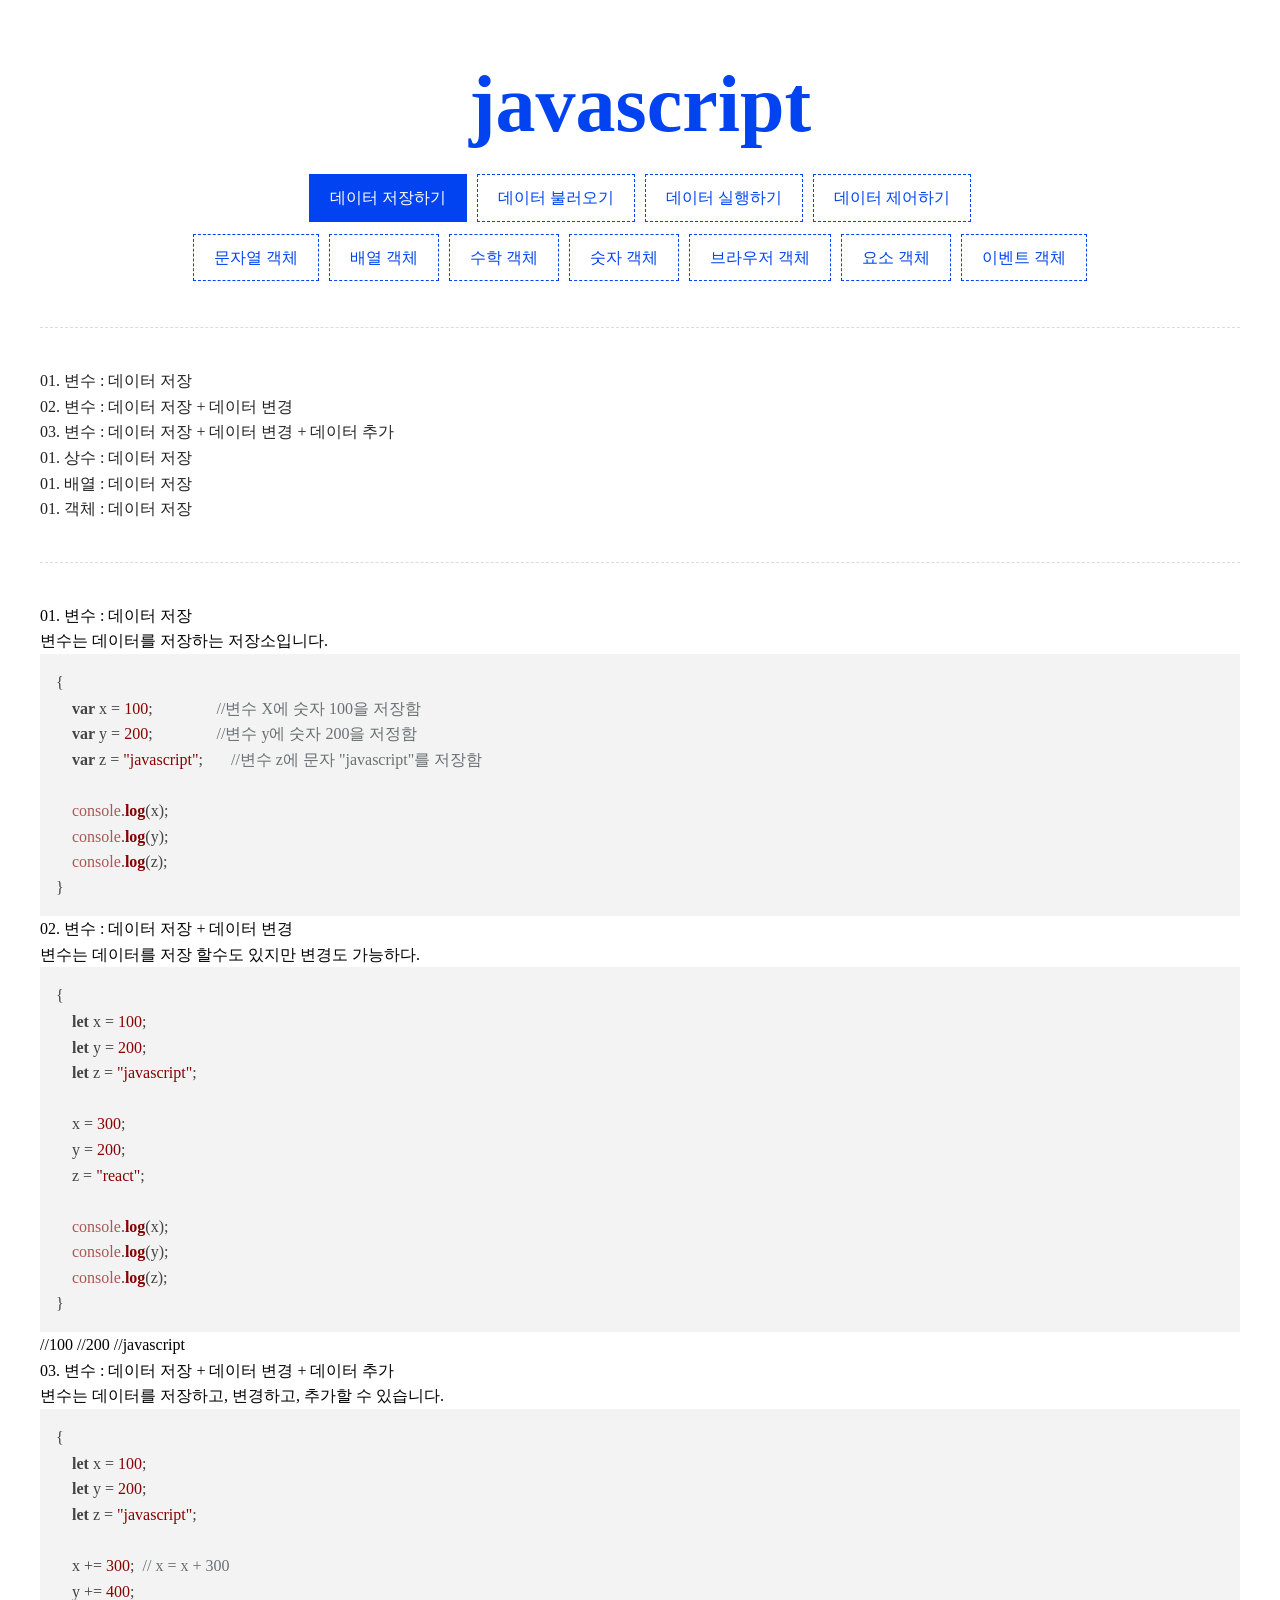
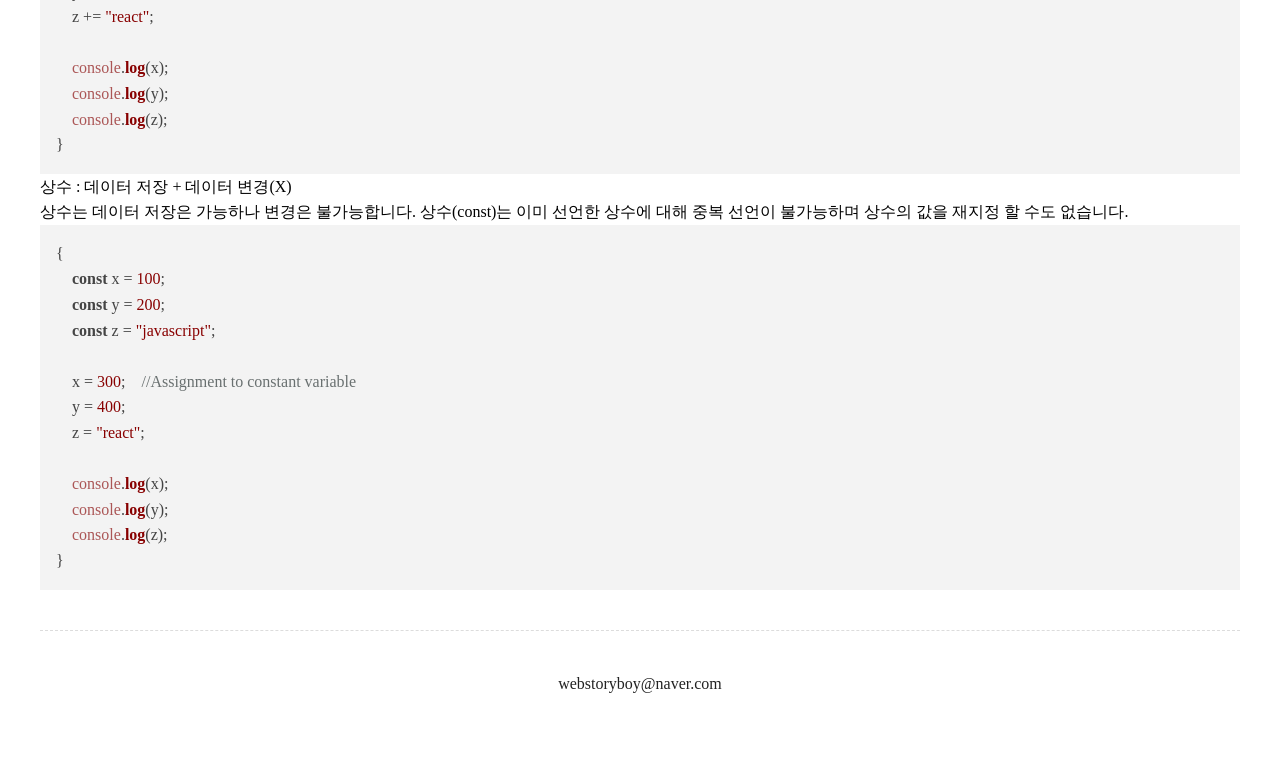
==== javascript/javascript01.html @ 41814d91 "2023.02.16" ====
<!DOCTYPE html>
<html lang="ko">
<head>
    <meta charset="UTF-8">
    <meta http-equiv="X-UA-Compatible" content="IE=edge">
    <meta name="viewport" content="width=device-width, initial-scale=1.0">
    <title>Javascript : 데이터 저장하기</title>

    <link rel="stylesheet" href="assets/css/style.css">
    <link rel="stylesheet" href="assets/css/default.min.css">

    <link rel="shortcut icon" href="assets/ico/javascript.ico">
    <link rel="apple-touch-icon" sizes="180x180" href="assets/ico/javascript192x192.png">
    <link rel="icon" type="image/png" sizes="192x192"  href="assets/ico/javascript192x192.png">
</head>
<body>
    <header id="header">
        <h1><a href="index.html">javascript</a></h1>
        <nav>
            <ul>
                <li class="active"><a href="javascript01.html">데이터 저장하기</a></li>
                <li><a href="javascript02.html">데이터 불러오기</a></li>
                <li><a href="javascript03.html">데이터 실행하기</a></li>
                <li><a href="javascript04.html">데이터 제어하기</a></li>
            </ul>
            <ul>
                <li><a href="javascript05.html">문자열 객체</a></li>
                <li><a href="javascript06.html">배열 객체</a></li>
                <li><a href="javascript07.html">수학 객체</a></li>
                <li><a href="javascript08.html">숫자 객체</a></li>
                <li><a href="javascript09.html">브라우저 객체</a></li>
                <li><a href="javascript10.html">요소 객체</a></li>
                <li><a href="javascript11.html">이벤트 객체</a></li>
            </ul>
        </nav>
    </header>
    <!-- //header -->
    
    <main id="main">
        <div class="container">
            <div class="main__menu">
                <ul>
                    <li><a href="#">01. 변수 : 데이터 저장</a></li>
                    <li><a href="#">02. 변수 : 데이터 저장 + 데이터 변경</a></li>
                    <li><a href="#">03. 변수 : 데이터 저장 + 데이터 변경 + 데이터 추가</a></li>

                    <li><a href="#">01. 상수 : 데이터 저장</a></li>
                    <li><a href="#">01. 배열 : 데이터 저장</a></li>
                    <li><a href="#">01. 객체 : 데이터 저장</a></li>
                </ul>
            </div>
            <div class="main__sample">
                <div id="sample01" class="sample">
                    <h3>01. 변수 : 데이터 저장</h3>
                    <p>변수는 데이터를 저장하는 저장소입니다.</p>
                    <div class="script">
<pre><code class="language-js">{
    var x = 100;                //변수 X에 숫자 100을 저장함
    var y = 200;                //변수 y에 숫자 200을 저정함
    var z = "javascript";       //변수 z에 문자 "javascript"를 저장함

    console.log(x);
    console.log(y);
    console.log(z);
}
</code></pre>
                    </div>
                    <div class="result"></div>
                </div>
                <!-- //sample01 -->
                <div id="sample02" class="sample">
                    <h3>02. 변수 : 데이터 저장 + 데이터 변경</h3>
                    <p>변수는 데이터를 저장 할수도 있지만 변경도 가능하다.</p>
                    <div class="script">
<pre><code>{
    let x = 100;
    let y = 200;
    let z = "javascript";

    x = 300;
    y = 200;
    z = "react";

    console.log(x);
    console.log(y);
    console.log(z);    
}
</code></pre>
                    </div>
                    <div class="result">
                        //100
                        //200
                        //javascript
                    </div>
                </div>
                <!-- //sample02 -->
                <div id="sample03" class="sample">
                    <h3>03. 변수 : 데이터 저장 + 데이터 변경 + 데이터 추가</h3>
                    <p>변수는 데이터를 저장하고, 변경하고, 추가할 수 있습니다.</p>
                    <div class="script">
<pre><code>{
    let x = 100;
    let y = 200;
    let z = "javascript";

    x += 300;  // x = x + 300
    y += 400; 
    z += "react";

    console.log(x);
    console.log(y);
    console.log(z);
}    
</code></pre>
                    </div>
                    <div class="result"></div>
                </div>
                <!-- //sample03 -->

                <div id="sample04" class="sample">
                    <h3>상수 : 데이터 저장 + 데이터 변경(X)</h3>
                    <p>상수는 데이터 저장은 가능하나 변경은 불가능합니다. 상수(const)는 이미 선언한 상수에 대해 중복 선언이 불가능하며 상수의 값을 재지정 할 수도 없습니다.</p>
                    <div class="script">
<pre><code>{
    const x = 100;
    const y = 200;
    const z = "javascript";

    x = 300;    //Assignment to constant variable
    y = 400;
    z = "react";

    console.log(x);
    console.log(y);
    console.log(z);
}    
</code></pre>
                    </div>
                    <div class="result"></div>
                </div>
                <!-- //sample04 -->
                
                <div id="sample05" class="sample"></div>
                <div id="sample06" class="sample"></div>
                <div id="sample07" class="sample"></div>
                <div id="sample08" class="sample"></div>
                <div id="sample09" class="sample"></div>
                <div id="sample10" class="sample"></div>
            </div>
        </div>
    </main>
    <!-- //main -->

    <footer id="footer">
        <a href="mailto:webstoryboy@naver.com">webstoryboy@naver.com</a>
    </footer>
    <!-- //footer -->

    <script src="assets/js/highlight.min.js"></script>
    <script>hljs.highlightAll();</script>
    <script>
        // 01. 변수 : 데이터 저장 
        {
            var x = 100;                //변수 X에 숫자 100을 저장함
            var y = 200;                //변수 y에 숫자 200을 저정함
            var z = "javascript";       //변수 z에 문자 "javascript"를 저장함

            // console.log(x);
            // console.log(y);
            // console.log(z);
        }

        // 02. 변수 : 데이터 저장 + 데이터 변경
        {
            let x = 100;
            let y = 200;
            let z = "javascript";

            x = 300;
            y = 200;
            z = "react";

            // console.log(x);
            // console.log(y);
            // console.log(z);
        }

        // 03. 변수 : 데이터 저장 + 데이터 변경 + 데이터 추가
        {
            let x = 100;
            let y = 200;
            let z = "javascript";

            x += 300;  // x = x + 300
            y += 400; 
            z += "react";

            // console.log(x);
            // console.log(y);
            // console.log(z);
        }

        // 00. 상수 : 데이터 저장 + 데이터 변경(X)
        // 상수는 데이터 저장은 가능하나 변경은 불가능합니다.
        // 상수(const)는 이미 선언한 상수에 대해 중복 선언이 불가능하며
        // 상수의 값을 재지정 할 수도 없습니다.
        {
            const x = 100;
            const y = 200;
            const z = "javascript";

            x = 300;    //Assignment to constant variable
            y = 400;
            z = "react";

            // console.log(x);
            // console.log(y);
            // console.log(z);
        }
    </script>
</body>
</html>
---- javascript/assets/css/style.css ----
/* 웹폰트 */
@import url('https://webfontworld.github.io/NexonLv1Gothic/NexonLv1Gothic.css');
        
/* 여백 초기화 */
* {
    margin: 0;
    padding: 0;
    font-size: 16px;
    line-height: 1.6;
    font-family: "NexonLv1Gothic";
}

/* 링크 초기화 */
a {
    text-decoration: none;
    color: #222;
}

/* 제목 초기화 */
h1, h2, h3, h4, h5, h6 {
    font-weight: normal;
}

/* 목록 초기화 */
ul, li, ol {
    list-style: none;
}

/* 전체 영역 */
body {
    padding: 40px;
}

/* 헤더 영역 */
#header {
    text-align: center;
    padding-bottom: 40px;
    border-bottom: 1px dashed #dcdcdc;
}
#header h1 a {
    font-size: 80px;
    font-weight: 800;
    color: #0243f1;
}
#header nav ul li {
    display: inline;
}
#header nav ul li a {
    border: 1px dashed #0243f1;
    color: #0243f1;
    padding: 10px 20px;
    margin: 6px 3px;
    display: inline-block;
    transition: background-color 0.3s, color 0.3s;
}
#header nav ul li a:hover {
    background-color: #0243f1;
    color: #fff;
}
#header nav ul li.active a {
    background-color: #0243f1;
    color: #fff;
}

/* 메인 영역 */
#main {
    padding: 40px 0;
    border-bottom: 1px dashed #dcdcdc;
}
.main__menu {
    padding-bottom: 40px;
    border-bottom: 1px dashed #dcdcdc;
}
.main__sample {
    padding-top: 40px;
}

/* 푸터 영역 */
#footer {
    padding: 40px;
    text-align: center;
}
---- javascript/assets/css/default.min.css ----
/*!
  Theme: Default
  Description: Original highlight.js style
  Author: (c) Ivan Sagalaev <maniac@softwaremaniacs.org>
  Maintainer: @highlightjs/core-team
  Website: https://highlightjs.org/
  License: see project LICENSE
  Touched: 2021
*/pre code.hljs{display:block;overflow-x:auto;padding:1em}code.hljs{padding:3px 5px}.hljs{background:#f3f3f3;color:#444}.hljs-comment{color:#697070}.hljs-punctuation,.hljs-tag{color:#444a}.hljs-tag .hljs-attr,.hljs-tag .hljs-name{color:#444}.hljs-attribute,.hljs-doctag,.hljs-keyword,.hljs-meta .hljs-keyword,.hljs-name,.hljs-selector-tag{font-weight:700}.hljs-deletion,.hljs-number,.hljs-quote,.hljs-selector-class,.hljs-selector-id,.hljs-string,.hljs-template-tag,.hljs-type{color:#800}.hljs-section,.hljs-title{color:#800;font-weight:700}.hljs-link,.hljs-operator,.hljs-regexp,.hljs-selector-attr,.hljs-selector-pseudo,.hljs-symbol,.hljs-template-variable,.hljs-variable{color:#ab5656}.hljs-literal{color:#695}.hljs-addition,.hljs-built_in,.hljs-bullet,.hljs-code{color:#397300}.hljs-meta{color:#1f7199}.hljs-meta .hljs-string{color:#38a}.hljs-emphasis{font-style:italic}.hljs-strong{font-weight:700}
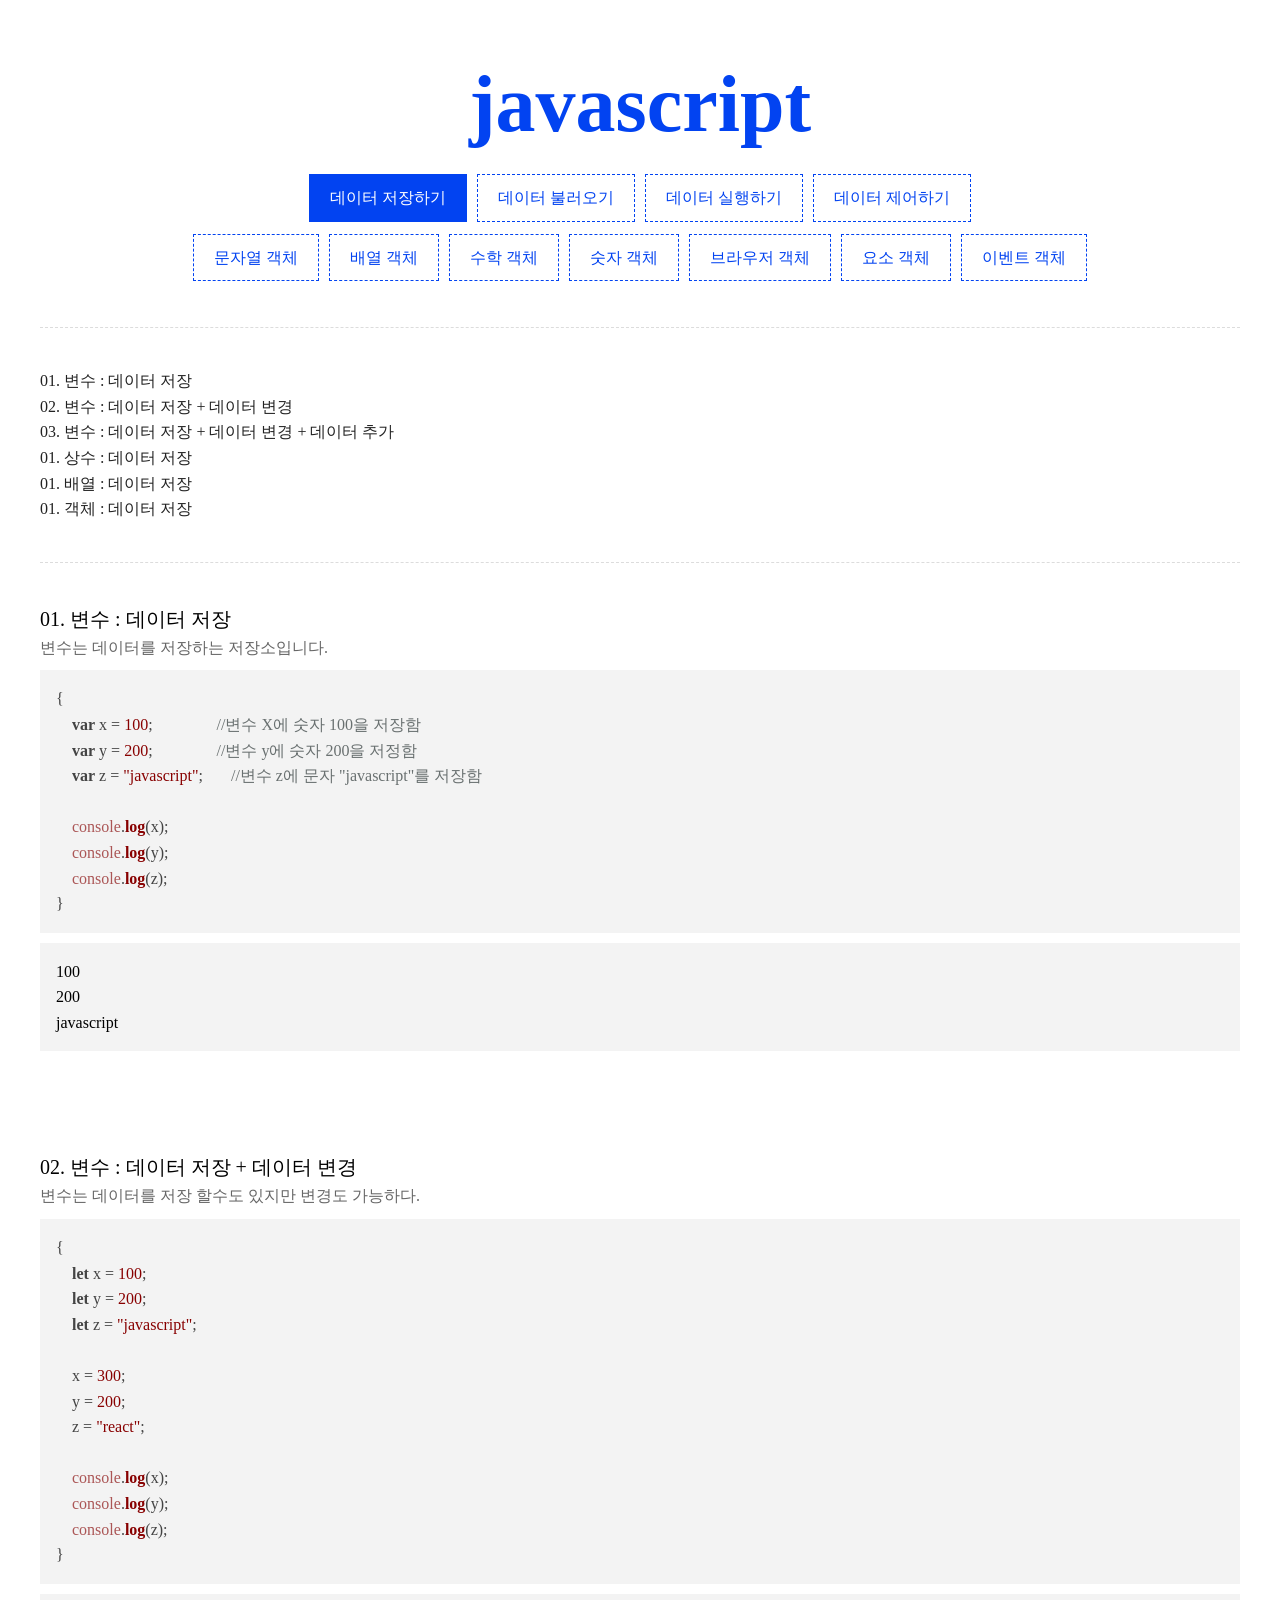
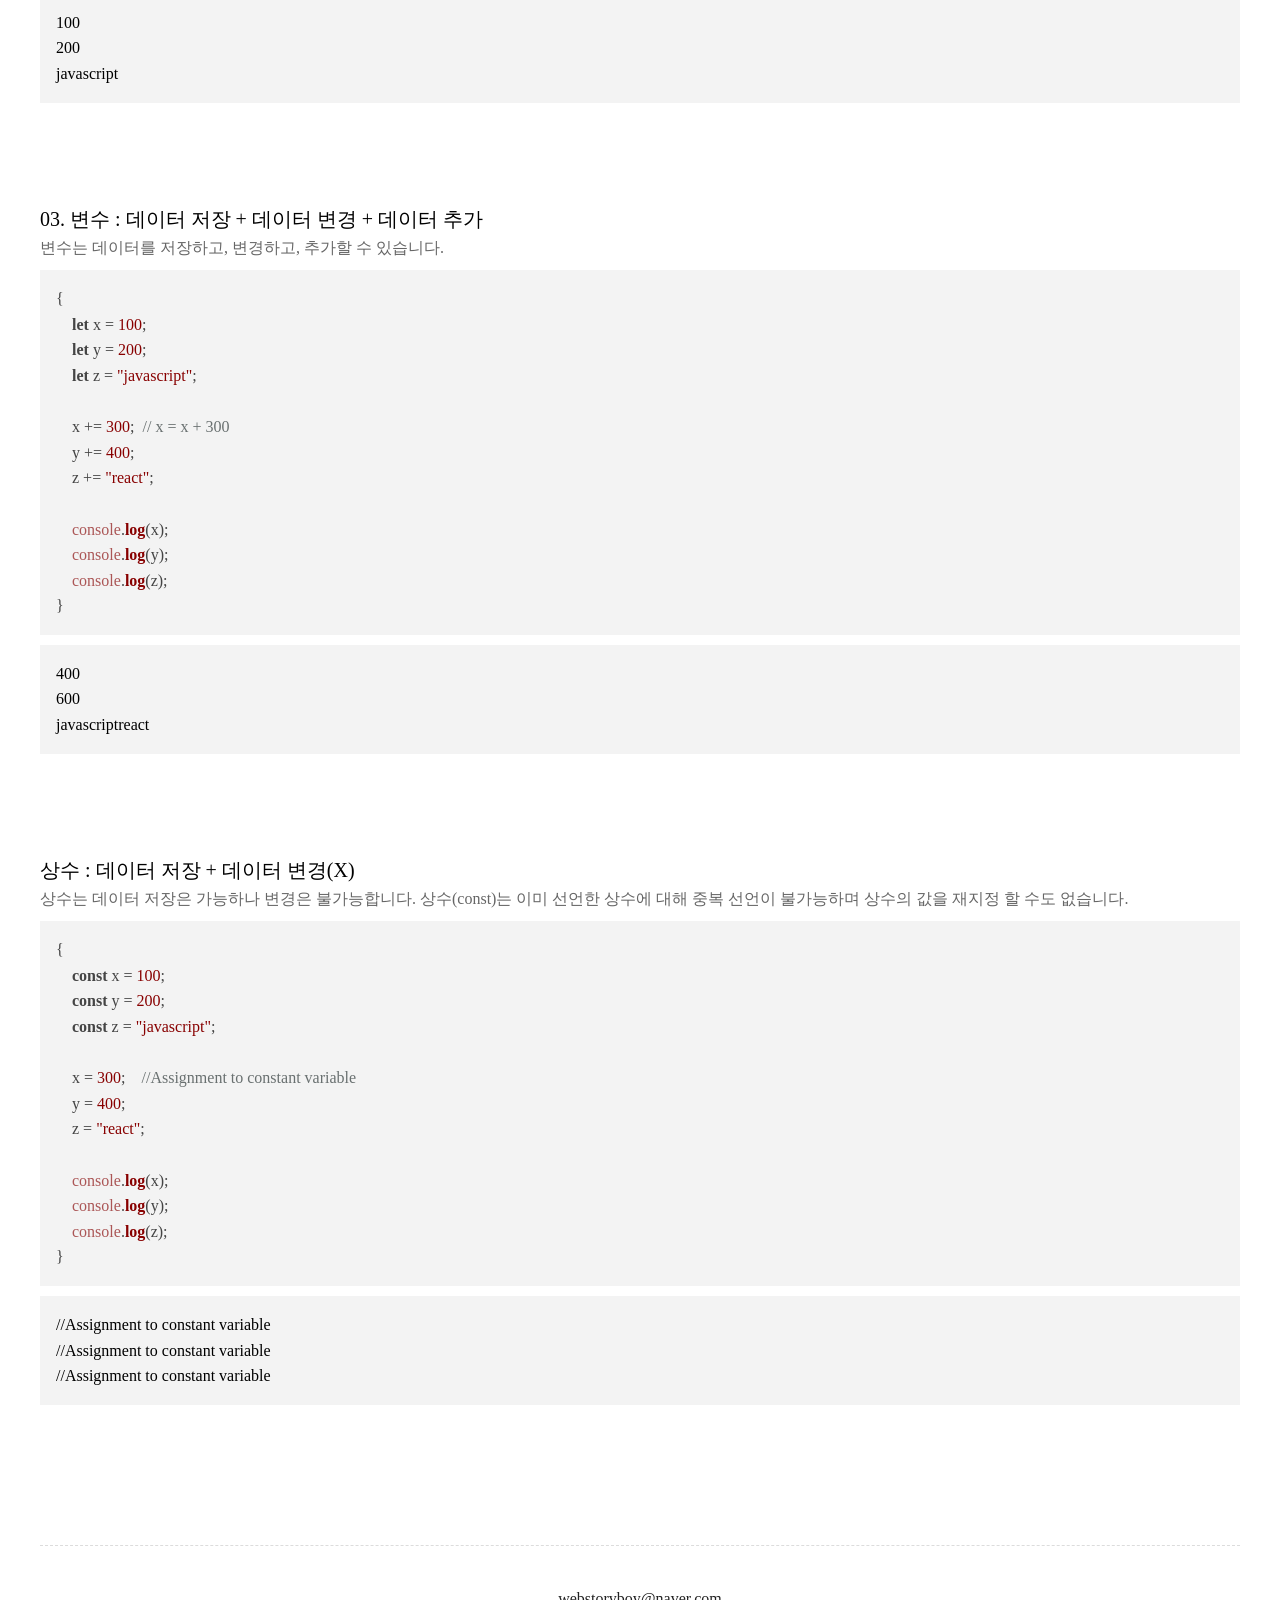
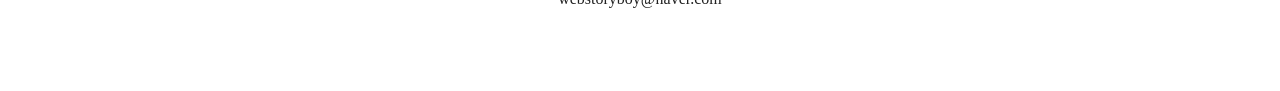
==== commit a024dfd0: "2023.02.17" ====
--- a/javascript/javascript01.html
+++ b/javascript/javascript01.html
@@ -65,14 +65,19 @@
 }
 </code></pre>
                     </div>
-                    <div class="result"></div>
+                    <div class="result">
+                        100<br>
+                        200<br>
+                        javascript
+                    </div>
                 </div>
                 <!-- //sample01 -->
+
                 <div id="sample02" class="sample">
                     <h3>02. 변수 : 데이터 저장 + 데이터 변경</h3>
                     <p>변수는 데이터를 저장 할수도 있지만 변경도 가능하다.</p>
                     <div class="script">
-<pre><code>{
+<pre><code code class="language-js">{
     let x = 100;
     let y = 200;
     let z = "javascript";
@@ -88,17 +93,18 @@
 </code></pre>
                     </div>
                     <div class="result">
-                        //100
-                        //200
-                        //javascript
+                        100<br>
+                        200<br>
+                        javascript
                     </div>
                 </div>
                 <!-- //sample02 -->
+
                 <div id="sample03" class="sample">
                     <h3>03. 변수 : 데이터 저장 + 데이터 변경 + 데이터 추가</h3>
                     <p>변수는 데이터를 저장하고, 변경하고, 추가할 수 있습니다.</p>
                     <div class="script">
-<pre><code>{
+<pre><code code class="language-js">{
     let x = 100;
     let y = 200;
     let z = "javascript";
@@ -113,7 +119,11 @@
 }    
 </code></pre>
                     </div>
-                    <div class="result"></div>
+                    <div class="result">
+                        400<br>
+                        600<br>
+                        javascriptreact
+                    </div>
                 </div>
                 <!-- //sample03 -->
 
@@ -121,7 +131,7 @@
                     <h3>상수 : 데이터 저장 + 데이터 변경(X)</h3>
                     <p>상수는 데이터 저장은 가능하나 변경은 불가능합니다. 상수(const)는 이미 선언한 상수에 대해 중복 선언이 불가능하며 상수의 값을 재지정 할 수도 없습니다.</p>
                     <div class="script">
-<pre><code>{
+<pre><code code class="language-js">{
     const x = 100;
     const y = 200;
     const z = "javascript";
@@ -136,7 +146,11 @@
 }    
 </code></pre>
                     </div>
-                    <div class="result"></div>
+                    <div class="result">
+                        //Assignment to constant variable<br>
+                        //Assignment to constant variable<br>
+                        //Assignment to constant variable
+                    </div>
                 </div>
                 <!-- //sample04 -->
                 
@@ -209,9 +223,9 @@
             const y = 200;
             const z = "javascript";
 
-            x = 300;    //Assignment to constant variable
-            y = 400;
-            z = "react";
+            // x = 300;    //Assignment to constant variable
+            // y = 400;
+            // z = "react";
 
             // console.log(x);
             // console.log(y);
--- a/javascript/assets/css/style.css
+++ b/javascript/assets/css/style.css
@@ -74,6 +74,24 @@
 .main__sample {
     padding-top: 40px;
 }
+.main__sample .sample {
+    margin-top: 100px;
+}
+.main__sample .sample:first-child {
+    margin-top: 0;
+}
+.main__sample .sample h3 {
+    font-size: 20px;
+}
+.main__sample .sample p {
+    margin-bottom: 10px;
+    color: #666;
+}
+.main__sample .result {
+    margin-top: 10px;
+    background-color: #f3f3f3;
+    padding: 1em;
+}
 
 /* 푸터 영역 */
 #footer {
